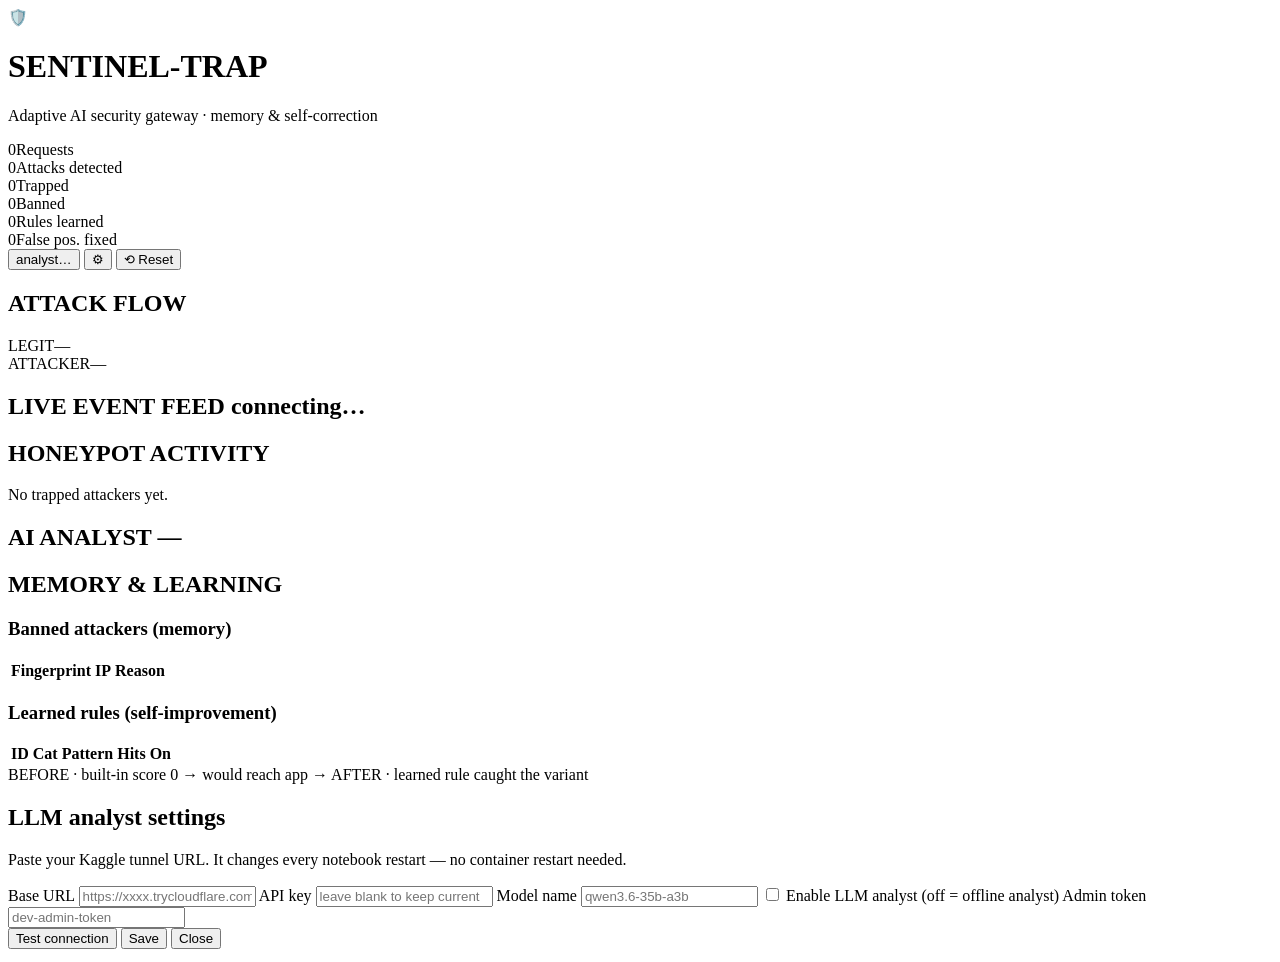
==== monitor/static/index.html @ 97075558 "Monitor: event store, WS broadcast, read APIs, mock generator, SOC dashboard - SQLite event store (j" ====
<!DOCTYPE html>
<html lang="en" data-theme="dark">
<head>
<meta charset="utf-8" />
<meta name="viewport" content="width=device-width, initial-scale=1" />
<title>SENTINEL-TRAP — Adaptive AI Security Gateway</title>
<link rel="icon" href="data:image/svg+xml,%3Csvg xmlns='http://www.w3.org/2000/svg' viewBox='0 0 100 100'%3E%3Ctext y='.9em' font-size='90'%3E%F0%9F%9B%A1%EF%B8%8F%3C/text%3E%3C/svg%3E" />
<link rel="stylesheet" href="/static/style.css" />
</head>
<body>
<!-- ============ TOP BAR ============ -->
<header class="topbar">
  <div class="brand">
    <span class="brand-mark">🛡️</span>
    <div>
      <h1>SENTINEL-TRAP</h1>
      <p class="tagline">Adaptive AI security gateway · memory &amp; self-correction</p>
    </div>
  </div>
  <div class="counters" id="counters">
    <div class="counter"><span class="num" id="c-requests">0</span><span class="lbl">Requests</span></div>
    <div class="counter attack"><span class="num" id="c-attacks">0</span><span class="lbl">Attacks detected</span></div>
    <div class="counter trap"><span class="num" id="c-trapped">0</span><span class="lbl">Trapped</span></div>
    <div class="counter ban"><span class="num" id="c-banned">0</span><span class="lbl">Banned</span></div>
    <div class="counter learn"><span class="num" id="c-rules">0</span><span class="lbl">Rules learned</span></div>
    <div class="counter fix"><span class="num" id="c-fixed">0</span><span class="lbl">False pos. fixed</span></div>
  </div>
  <div class="top-actions">
    <button class="chip" id="llm-chip" title="LLM analyst status — click to configure">
      <span class="dot" id="llm-dot"></span><span id="llm-chip-text">analyst…</span>
    </button>
    <button class="btn ghost" id="gear-btn" title="LLM settings">⚙</button>
    <button class="btn danger" id="reset-btn" title="Clear all demo state">⟲ Reset</button>
  </div>
</header>

<!-- ============ GRID ============ -->
<main class="grid">
  <!-- flow diagram -->
  <section class="panel flow" id="panel-flow">
    <h2>ATTACK FLOW</h2>
    <div id="flow-svg"></div>
    <div class="legit-split">
      <div class="split legit"><span class="tag">LEGIT</span><span id="split-legit">—</span></div>
      <div class="split attacker"><span class="tag">ATTACKER</span><span id="split-attacker">—</span></div>
    </div>
  </section>

  <!-- live feed -->
  <section class="panel feed" id="panel-feed">
    <h2>LIVE EVENT FEED <span class="hint" id="ws-state">connecting…</span></h2>
    <ul id="feed"></ul>
  </section>

  <!-- honeypot activity -->
  <section class="panel honeypot" id="panel-honeypot">
    <h2>HONEYPOT ACTIVITY</h2>
    <div id="sessions" class="sessions"></div>
    <p class="empty" id="sessions-empty">No trapped attackers yet.</p>
  </section>

  <!-- analyst -->
  <section class="panel analyst" id="panel-analyst">
    <h2>AI ANALYST <span class="src-tag" id="analyst-src">—</span></h2>
    <div id="analyst-stream" class="terminal"></div>
    <div id="report-card" class="report hidden"></div>
  </section>

  <!-- memory & learning -->
  <section class="panel memory" id="panel-memory">
    <h2>MEMORY &amp; LEARNING</h2>
    <h3>Banned attackers <span class="hint">(memory)</span></h3>
    <table class="tbl"><thead><tr><th>Fingerprint</th><th>IP</th><th>Reason</th><th></th></tr></thead>
      <tbody id="bans-body"></tbody></table>
    <h3>Learned rules <span class="hint">(self-improvement)</span></h3>
    <table class="tbl"><thead><tr><th>ID</th><th>Cat</th><th>Pattern</th><th>Hits</th><th>On</th></tr></thead>
      <tbody id="rules-body"></tbody></table>
    <div id="beforeafter" class="beforeafter hidden">
      <span class="ba-before">BEFORE · built-in score 0 → would reach app</span>
      <span class="ba-arrow">→</span>
      <span class="ba-after" id="ba-after">AFTER · learned rule caught the variant</span>
    </div>
  </section>
</main>

<!-- ============ LLM SETTINGS POPOVER ============ -->
<div class="modal-backdrop hidden" id="gear-modal">
  <div class="modal">
    <h2>LLM analyst settings</h2>
    <p class="muted">Paste your Kaggle tunnel URL. It changes every notebook restart — no container restart needed.</p>
    <label>Base URL <input id="f-url" placeholder="https://xxxx.trycloudflare.com  (/v1 optional)" /></label>
    <label>API key <input id="f-key" type="password" placeholder="leave blank to keep current" /></label>
    <label>Model name <input id="f-model" placeholder="qwen3.6-35b-a3b" /></label>
    <label class="row"><input id="f-enabled" type="checkbox" /> Enable LLM analyst (off = offline analyst)</label>
    <label>Admin token <input id="f-token" type="password" placeholder="dev-admin-token" /></label>
    <div class="modal-actions">
      <button class="btn" id="f-test">Test connection</button>
      <button class="btn primary" id="f-save">Save</button>
      <button class="btn ghost" id="f-cancel">Close</button>
    </div>
    <pre id="f-result" class="result"></pre>
  </div>
</div>

<div id="toast" class="toast hidden"></div>
<script src="/static/app.js"></script>
</body>
</html>
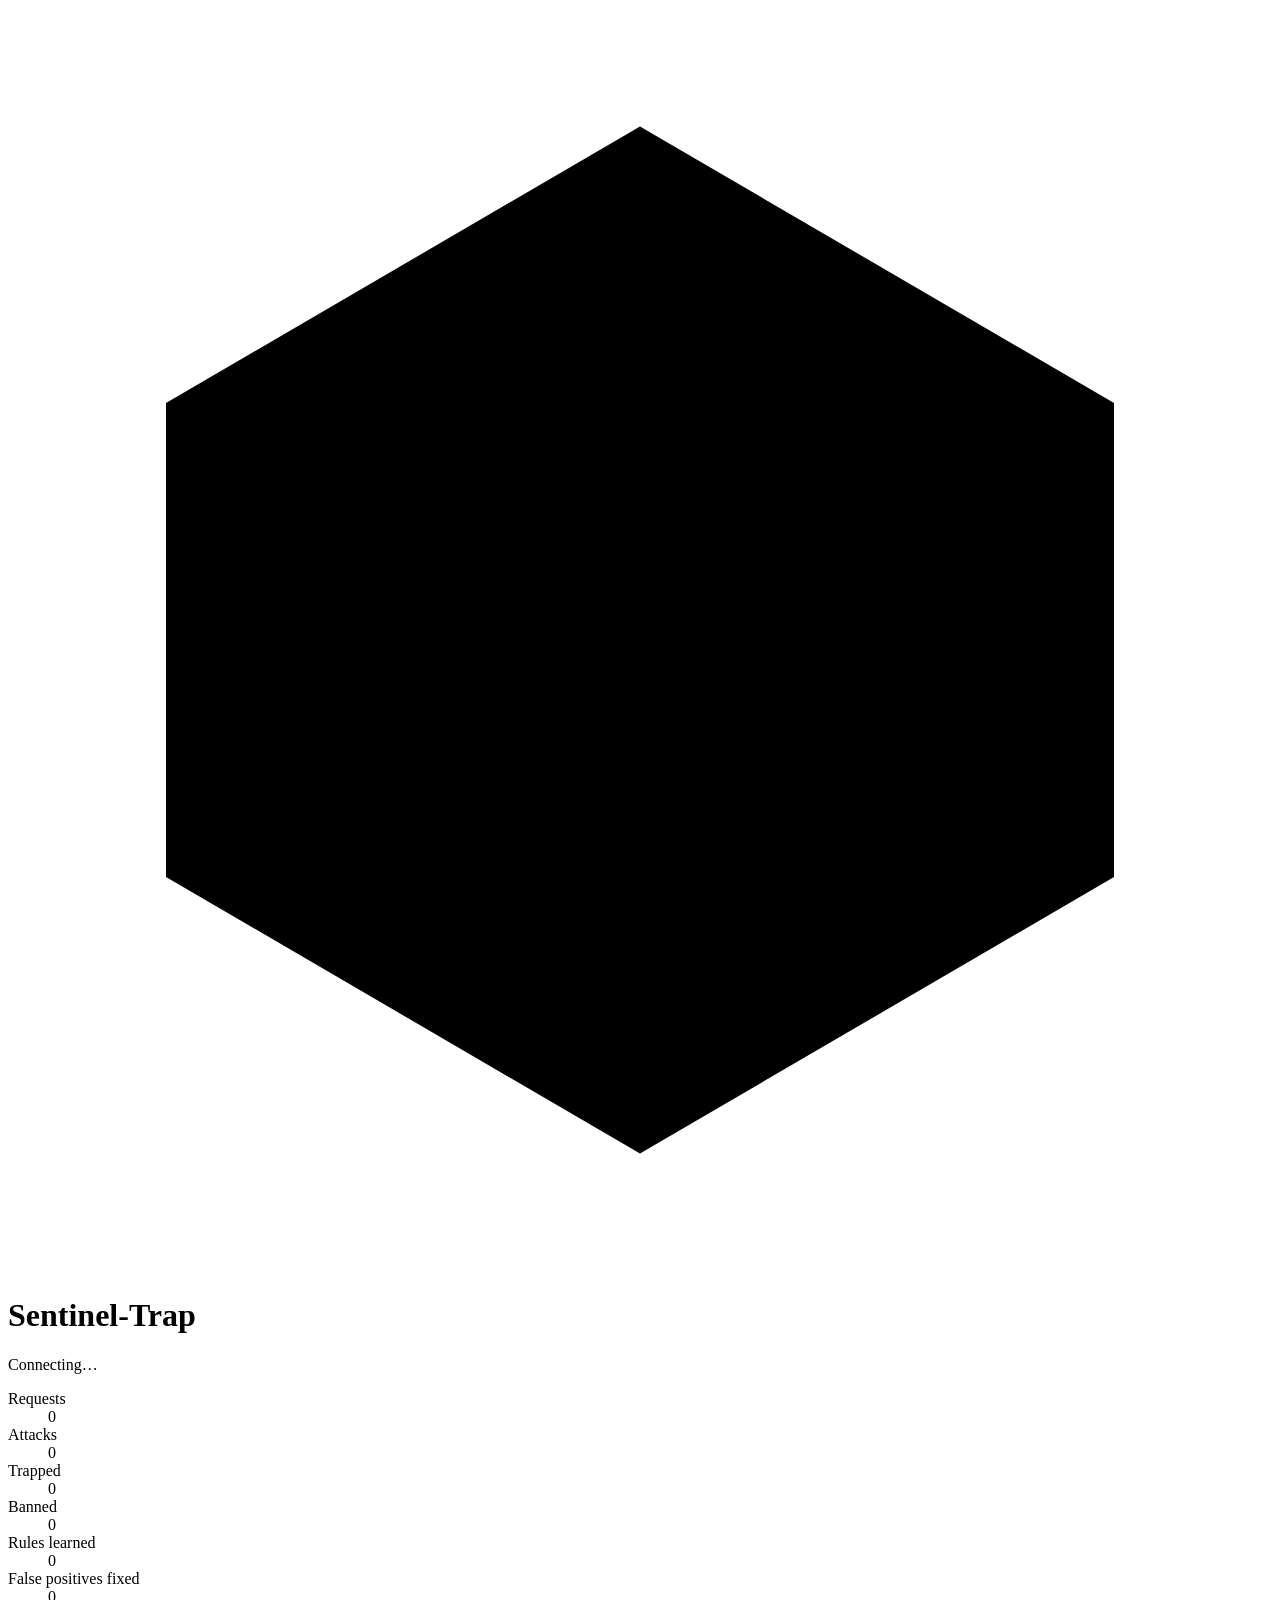
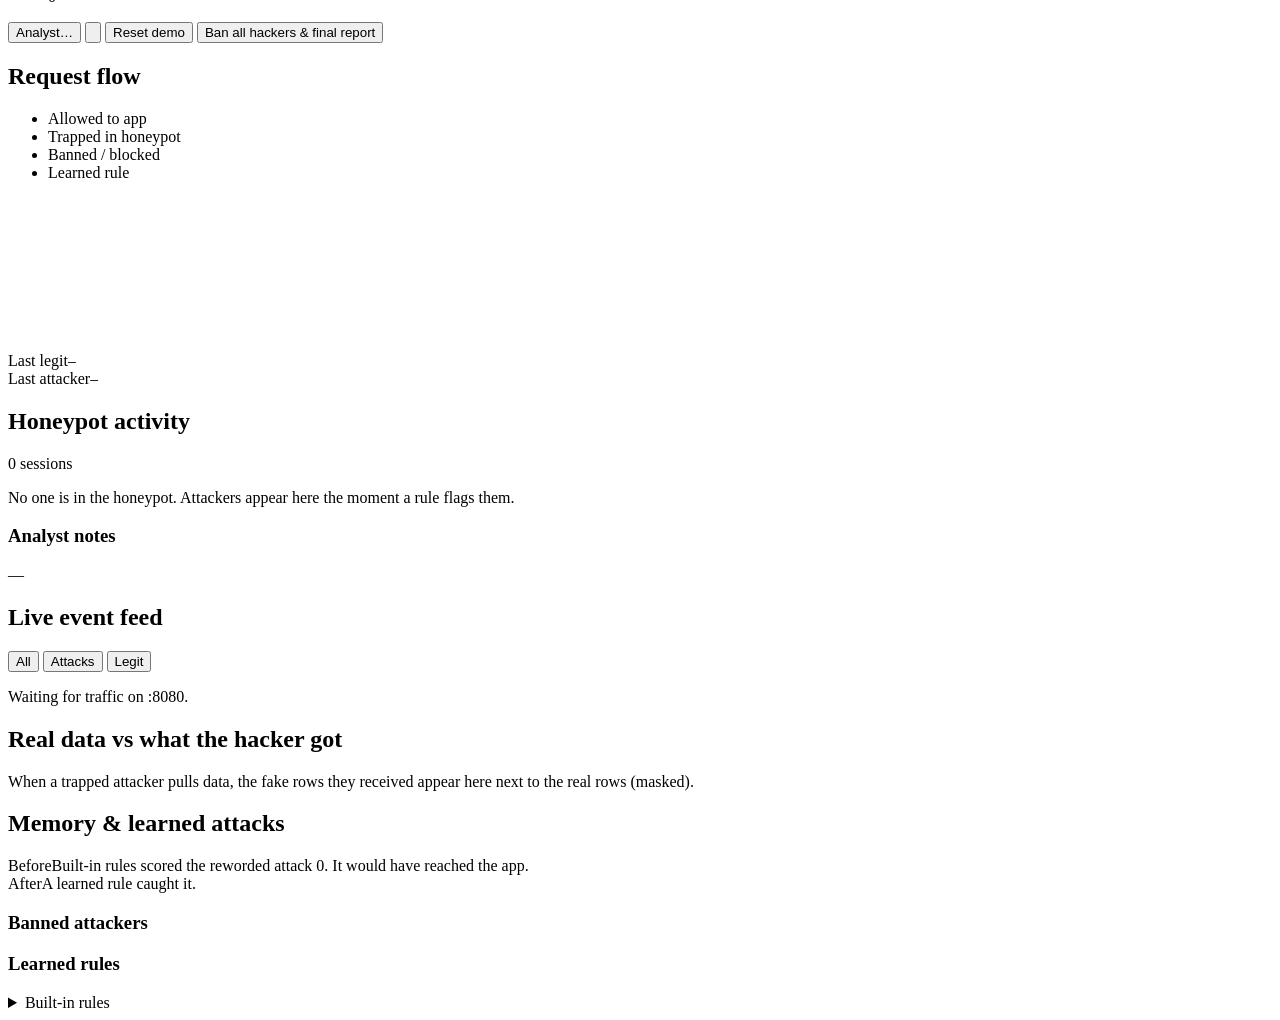
==== commit a8f51bcc: "Redesign dashboard: animated request flow, real-vs-fake panel, ban-all report Dashboard (monitor/sta" ====
--- a/monitor/static/index.html
+++ b/monitor/static/index.html
@@ -1,108 +1,182 @@
 <!DOCTYPE html>
-<html lang="en" data-theme="dark">
+<html lang="en">
 <head>
 <meta charset="utf-8" />
 <meta name="viewport" content="width=device-width, initial-scale=1" />
-<title>SENTINEL-TRAP — Adaptive AI Security Gateway</title>
-<link rel="icon" href="data:image/svg+xml,%3Csvg xmlns='http://www.w3.org/2000/svg' viewBox='0 0 100 100'%3E%3Ctext y='.9em' font-size='90'%3E%F0%9F%9B%A1%EF%B8%8F%3C/text%3E%3C/svg%3E" />
-<link rel="stylesheet" href="/static/style.css" />
+<title>Sentinel-Trap · Security console</title>
+<link rel="icon" href="data:image/svg+xml,%3Csvg xmlns='http://www.w3.org/2000/svg' viewBox='0 0 32 32'%3E%3Cpath d='M16 3 28 10v12L16 29 4 22V10z' fill='%23111827'/%3E%3Ccircle cx='16' cy='16' r='4.5' fill='%23f59e0b'/%3E%3C/svg%3E" />
+<link rel="preload" href="/static/fonts/ibm-plex-sans-latin-400-normal.woff2" as="font" type="font/woff2" crossorigin />
+<link rel="preload" href="/static/fonts/ibm-plex-mono-latin-400-normal.woff2" as="font" type="font/woff2" crossorigin />
+<link rel="stylesheet" href="/static/style.css?v=5" />
 </head>
 <body>
-<!-- ============ TOP BAR ============ -->
 <header class="topbar">
   <div class="brand">
-    <span class="brand-mark">🛡️</span>
+    <svg class="brand-mark" viewBox="0 0 32 32" aria-hidden="true"><path d="M16 3 28 10v12L16 29 4 22V10z"/><circle cx="16" cy="16" r="4.5"/></svg>
     <div>
-      <h1>SENTINEL-TRAP</h1>
-      <p class="tagline">Adaptive AI security gateway · memory &amp; self-correction</p>
+      <h1>Sentinel-Trap</h1>
+      <p class="tagline"><span class="live-dot" id="ws-dot" aria-hidden="true"></span><span id="ws-state">Connecting…</span></p>
     </div>
   </div>
-  <div class="counters" id="counters">
-    <div class="counter"><span class="num" id="c-requests">0</span><span class="lbl">Requests</span></div>
-    <div class="counter attack"><span class="num" id="c-attacks">0</span><span class="lbl">Attacks detected</span></div>
-    <div class="counter trap"><span class="num" id="c-trapped">0</span><span class="lbl">Trapped</span></div>
-    <div class="counter ban"><span class="num" id="c-banned">0</span><span class="lbl">Banned</span></div>
-    <div class="counter learn"><span class="num" id="c-rules">0</span><span class="lbl">Rules learned</span></div>
-    <div class="counter fix"><span class="num" id="c-fixed">0</span><span class="lbl">False pos. fixed</span></div>
-  </div>
+
+  <dl class="kpis" aria-label="Totals">
+    <div class="kpi"><dt>Requests</dt><dd id="c-requests">0</dd></div>
+    <div class="kpi k-attack"><dt>Attacks</dt><dd id="c-attacks">0</dd></div>
+    <div class="kpi k-trap"><dt>Trapped</dt><dd id="c-trapped">0</dd></div>
+    <div class="kpi k-ban"><dt>Banned</dt><dd id="c-banned">0</dd></div>
+    <div class="kpi k-learn"><dt>Rules learned</dt><dd id="c-rules">0</dd></div>
+    <div class="kpi k-ok"><dt>False positives fixed</dt><dd id="c-fixed">0</dd></div>
+  </dl>
+
   <div class="top-actions">
-    <button class="chip" id="llm-chip" title="LLM analyst status — click to configure">
-      <span class="dot" id="llm-dot"></span><span id="llm-chip-text">analyst…</span>
+    <button class="chip" id="llm-chip" type="button" title="AI analyst status. Click to change settings.">
+      <span class="dot" aria-hidden="true"></span><span id="llm-chip-text">Analyst…</span>
     </button>
-    <button class="btn ghost" id="gear-btn" title="LLM settings">⚙</button>
-    <button class="btn danger" id="reset-btn" title="Clear all demo state">⟲ Reset</button>
+    <button class="icon-btn" id="gear-btn" type="button" aria-label="AI analyst settings" title="AI analyst settings">
+      <svg viewBox="0 0 24 24" aria-hidden="true"><path d="M12 15.5a3.5 3.5 0 1 0 0-7 3.5 3.5 0 0 0 0 7Z"/><path d="M19.4 15a1.7 1.7 0 0 0 .3 1.8l.1.1a2 2 0 1 1-2.8 2.8l-.1-.1a1.7 1.7 0 0 0-1.8-.3 1.7 1.7 0 0 0-1 1.5V21a2 2 0 1 1-4 0v-.1a1.7 1.7 0 0 0-1.1-1.5 1.7 1.7 0 0 0-1.8.3l-.1.1a2 2 0 1 1-2.8-2.8l.1-.1a1.7 1.7 0 0 0 .3-1.8 1.7 1.7 0 0 0-1.5-1H3a2 2 0 1 1 0-4h.1a1.7 1.7 0 0 0 1.5-1.1 1.7 1.7 0 0 0-.3-1.8l-.1-.1a2 2 0 1 1 2.8-2.8l.1.1a1.7 1.7 0 0 0 1.8.3H9a1.7 1.7 0 0 0 1-1.5V3a2 2 0 1 1 4 0v.1a1.7 1.7 0 0 0 1 1.5 1.7 1.7 0 0 0 1.8-.3l.1-.1a2 2 0 1 1 2.8 2.8l-.1.1a1.7 1.7 0 0 0-.3 1.8V9a1.7 1.7 0 0 0 1.5 1H21a2 2 0 1 1 0 4h-.1a1.7 1.7 0 0 0-1.5 1Z"/></svg>
+    </button>
+    <button class="btn ghost" id="reset-btn" type="button">Reset demo</button>
+    <button class="btn primary" id="banall-btn" type="button">Ban all hackers &amp; final report</button>
   </div>
 </header>
 
-<!-- ============ GRID ============ -->
 <main class="grid">
-  <!-- flow diagram -->
-  <section class="panel flow" id="panel-flow">
-    <h2>ATTACK FLOW</h2>
-    <div id="flow-svg"></div>
-    <div class="legit-split">
-      <div class="split legit"><span class="tag">LEGIT</span><span id="split-legit">—</span></div>
-      <div class="split attacker"><span class="tag">ATTACKER</span><span id="split-attacker">—</span></div>
+  <!-- Request flow (canvas) -->
+  <section class="panel flow" aria-labelledby="h-flow">
+    <div class="panel-head">
+      <h2 id="h-flow">Request flow</h2>
+      <ul class="legend" aria-label="Legend">
+        <li><i class="sw ok"></i>Allowed to app</li>
+        <li><i class="sw trap"></i>Trapped in honeypot</li>
+        <li><i class="sw bad"></i>Banned / blocked</li>
+        <li><i class="sw learn"></i>Learned rule</li>
+      </ul>
+    </div>
+    <div class="flow-stage" id="flow-stage">
+      <canvas id="flow-canvas" role="img" aria-label="Animated diagram of requests moving between user, gateway, service database, honeypot, LLM sandbox and decision layer"></canvas>
+      <div class="flow-banner hidden" id="flow-banner" role="status"></div>
+    </div>
+    <div class="split" aria-label="Most recent traffic">
+      <div><span class="tag ok">Last legit</span><code id="split-legit">—</code></div>
+      <div><span class="tag bad">Last attacker</span><code id="split-attacker">—</code></div>
     </div>
   </section>
 
-  <!-- live feed -->
-  <section class="panel feed" id="panel-feed">
-    <h2>LIVE EVENT FEED <span class="hint" id="ws-state">connecting…</span></h2>
-    <ul id="feed"></ul>
+  <!-- Honeypot activity + analyst -->
+  <section class="panel honeypot" aria-labelledby="h-hp">
+    <div class="panel-head">
+      <h2 id="h-hp">Honeypot activity</h2>
+      <span class="count" id="hp-count">0 sessions</span>
+    </div>
+    <div class="sessions" id="sessions"></div>
+    <p class="empty" id="sessions-empty">No one is in the honeypot. Attackers appear here the moment a rule flags them.</p>
+    <div class="analyst">
+      <div class="sub-head">
+        <h3>Analyst notes</h3>
+        <span class="src-tag" id="analyst-src">—</span>
+      </div>
+      <div id="report-card" class="report hidden"></div>
+      <ol id="analyst-stream" class="notes" aria-live="polite"></ol>
+    </div>
   </section>
 
-  <!-- honeypot activity -->
-  <section class="panel honeypot" id="panel-honeypot">
-    <h2>HONEYPOT ACTIVITY</h2>
-    <div id="sessions" class="sessions"></div>
-    <p class="empty" id="sessions-empty">No trapped attackers yet.</p>
+  <!-- Live event feed -->
+  <section class="panel feed" aria-labelledby="h-feed">
+    <div class="panel-head">
+      <h2 id="h-feed">Live event feed</h2>
+      <div class="seg" role="group" aria-label="Filter events">
+        <button type="button" class="on" data-filter="all">All</button>
+        <button type="button" data-filter="attack">Attacks</button>
+        <button type="button" data-filter="legit">Legit</button>
+      </div>
+    </div>
+    <ul id="feed" class="feed-list"></ul>
+    <p class="empty" id="feed-empty">Waiting for traffic on :8080.</p>
   </section>
 
-  <!-- analyst -->
-  <section class="panel analyst" id="panel-analyst">
-    <h2>AI ANALYST <span class="src-tag" id="analyst-src">—</span></h2>
-    <div id="analyst-stream" class="terminal"></div>
-    <div id="report-card" class="report hidden"></div>
+  <!-- Real vs fake -->
+  <section class="panel contrast" aria-labelledby="h-contrast">
+    <div class="panel-head">
+      <h2 id="h-contrast">Real data vs what the hacker got</h2>
+    </div>
+    <div class="cx-picker" id="cx-picker" role="tablist" aria-label="Honeypot responses"></div>
+    <div class="cx-body" id="cx-body"></div>
+    <p class="empty" id="cx-empty">When a trapped attacker pulls data, the fake rows they received appear here next to the real rows (masked).</p>
+    <p class="cx-foot" id="cx-foot"></p>
   </section>
 
-  <!-- memory & learning -->
-  <section class="panel memory" id="panel-memory">
-    <h2>MEMORY &amp; LEARNING</h2>
-    <h3>Banned attackers <span class="hint">(memory)</span></h3>
-    <table class="tbl"><thead><tr><th>Fingerprint</th><th>IP</th><th>Reason</th><th></th></tr></thead>
-      <tbody id="bans-body"></tbody></table>
-    <h3>Learned rules <span class="hint">(self-improvement)</span></h3>
-    <table class="tbl"><thead><tr><th>ID</th><th>Cat</th><th>Pattern</th><th>Hits</th><th>On</th></tr></thead>
-      <tbody id="rules-body"></tbody></table>
+  <!-- Memory & learning -->
+  <section class="panel memory" aria-labelledby="h-mem">
+    <div class="panel-head">
+      <h2 id="h-mem">Memory &amp; learned attacks</h2>
+    </div>
     <div id="beforeafter" class="beforeafter hidden">
-      <span class="ba-before">BEFORE · built-in score 0 → would reach app</span>
-      <span class="ba-arrow">→</span>
-      <span class="ba-after" id="ba-after">AFTER · learned rule caught the variant</span>
+      <div><span class="tag">Before</span>Built-in rules scored the reworded attack 0. It would have reached the app.</div>
+      <div><span class="tag learn">After</span><span id="ba-after">A learned rule caught it.</span></div>
     </div>
+    <h3>Banned attackers</h3>
+    <ul class="bans" id="bans-body"></ul>
+    <h3>Learned rules <span class="muted" id="rules-count"></span></h3>
+    <ul class="rules" id="rules-body"></ul>
+    <details class="builtins">
+      <summary>Built-in rules <span class="muted" id="builtin-count"></span></summary>
+      <ul class="rules" id="builtin-body"></ul>
+    </details>
   </section>
 </main>
 
-<!-- ============ LLM SETTINGS POPOVER ============ -->
-<div class="modal-backdrop hidden" id="gear-modal">
-  <div class="modal">
-    <h2>LLM analyst settings</h2>
-    <p class="muted">Paste your Kaggle tunnel URL. It changes every notebook restart — no container restart needed.</p>
-    <label>Base URL <input id="f-url" placeholder="https://xxxx.trycloudflare.com  (/v1 optional)" /></label>
-    <label>API key <input id="f-key" type="password" placeholder="leave blank to keep current" /></label>
-    <label>Model name <input id="f-model" placeholder="qwen3.6-35b-a3b" /></label>
-    <label class="row"><input id="f-enabled" type="checkbox" /> Enable LLM analyst (off = offline analyst)</label>
-    <label>Admin token <input id="f-token" type="password" placeholder="dev-admin-token" /></label>
-    <div class="modal-actions">
-      <button class="btn" id="f-test">Test connection</button>
-      <button class="btn primary" id="f-save">Save</button>
-      <button class="btn ghost" id="f-cancel">Close</button>
+<!-- AI analyst settings -->
+<dialog id="gear-modal" class="sheet narrow" aria-labelledby="gear-title">
+  <form method="dialog" class="sheet-inner" id="gear-form">
+    <h2 id="gear-title">AI analyst settings</h2>
+    <p class="muted">Paste your tunnel URL. It changes every time the notebook restarts; no container restart needed.</p>
+    <label>Base URL <input id="f-url" autocomplete="off" placeholder="https://xxxx.trycloudflare.com (/v1 optional)" /></label>
+    <label>API key <input id="f-key" type="password" autocomplete="off" /></label>
+    <label>Model name <input id="f-model" autocomplete="off" /></label>
+    <label class="row"><input id="f-enabled" type="checkbox" /> Use the AI model (off = offline analyst)</label>
+    <label>Admin token <input id="f-token" type="password" autocomplete="off" placeholder="dev-admin-token" /></label>
+    <div class="sheet-actions">
+      <button class="btn" id="f-test" type="button">Test connection</button>
+      <button class="btn primary" id="f-save" type="button">Save</button>
+      <button class="btn ghost" id="f-cancel" type="button">Close</button>
     </div>
     <pre id="f-result" class="result"></pre>
+  </form>
+</dialog>
+
+<!-- Confirm -->
+<dialog id="confirm-modal" class="sheet narrow" aria-labelledby="confirm-title">
+  <div class="sheet-inner">
+    <h2 id="confirm-title"></h2>
+    <div id="confirm-body" class="muted"></div>
+    <div class="sheet-actions">
+      <button class="btn ghost" id="confirm-alt" type="button" hidden></button>
+      <button class="btn ghost" id="confirm-no" type="button">Cancel</button>
+      <button class="btn primary" id="confirm-yes" type="button"></button>
+    </div>
   </div>
-</div>
+</dialog>
 
-<div id="toast" class="toast hidden"></div>
-<script src="/static/app.js"></script>
+<!-- Final report -->
+<dialog id="report-modal" class="sheet wide" aria-labelledby="fr-title">
+  <div class="sheet-inner">
+    <div class="fr-head">
+      <div>
+        <h2 id="fr-title">Final incident report</h2>
+        <p class="muted" id="fr-sub"></p>
+      </div>
+      <div class="sheet-actions">
+        <button class="btn" id="fr-download" type="button" disabled>Download JSON</button>
+        <button class="btn" id="fr-print" type="button" disabled>Print</button>
+        <button class="btn ghost" id="fr-close" type="button">Close</button>
+      </div>
+    </div>
+    <ol class="steps" id="fr-steps"></ol>
+    <div id="fr-body"></div>
+  </div>
+</dialog>
+
+<div id="toast" class="toast hidden" role="status" aria-live="polite"></div>
+<script src="/static/app.js?v=5"></script>
 </body>
 </html>
